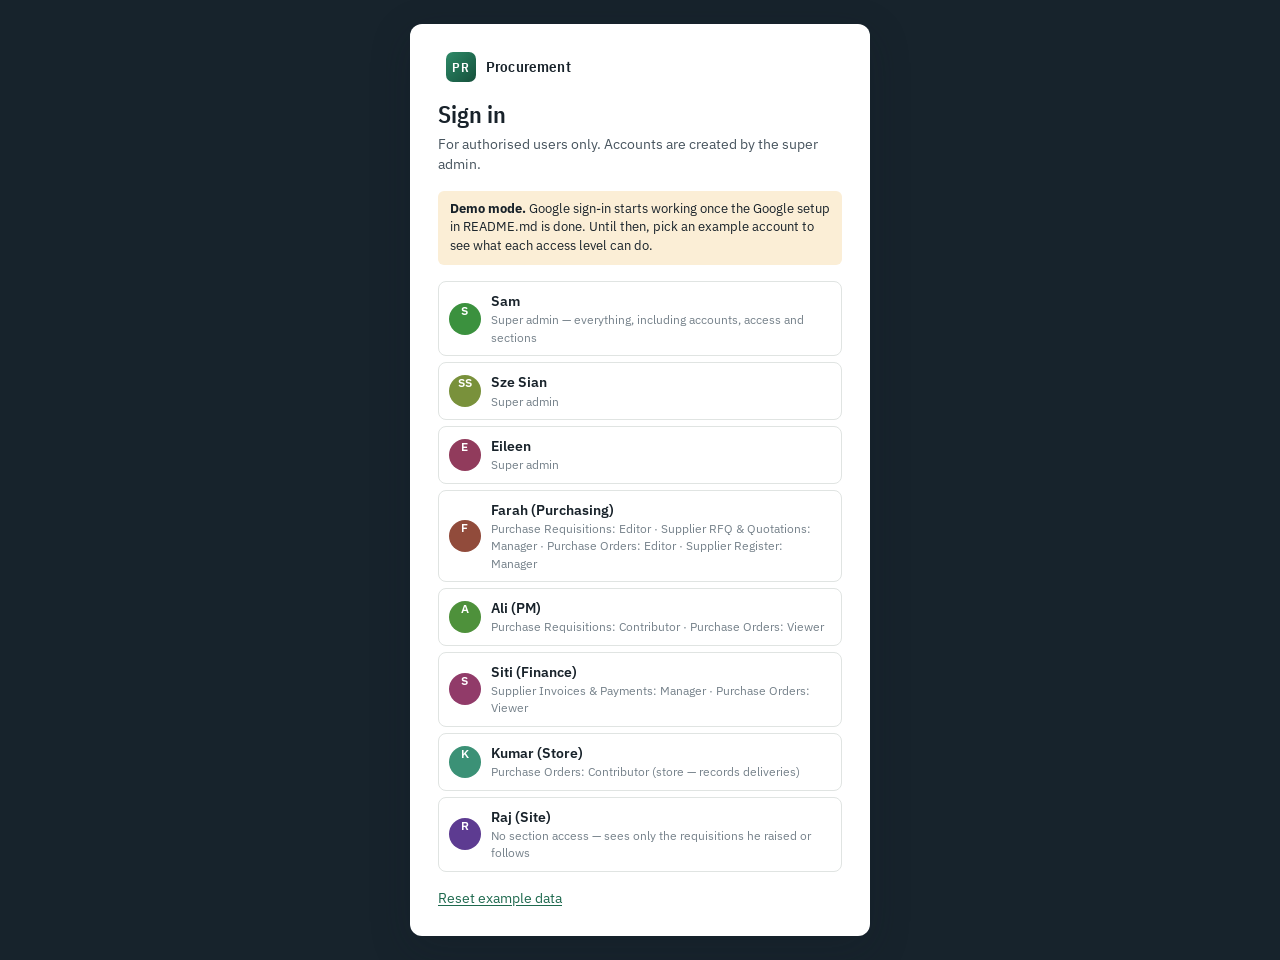
==== index.html @ 2f1c7fec "Procurement platform: purchase requisitions, supplier quotations, POs, invoices, suppliers Copy of P" ====
<!doctype html>
<html lang="en">
<head>
  <meta charset="utf-8">
  <meta name="viewport" content="width=device-width,initial-scale=1">
  <title>Procurement</title>
  <meta name="description" content="Purchase requisitions, supplier quotations, purchase orders and supplier payments in one place.">
  <link rel="preconnect" href="https://fonts.googleapis.com">
  <link rel="preconnect" href="https://fonts.gstatic.com" crossorigin>
  <link rel="stylesheet" href="https://fonts.googleapis.com/css2?family=IBM+Plex+Mono:wght@500&family=IBM+Plex+Sans+Condensed:wght@500;600&family=IBM+Plex+Sans:wght@400;500;600&display=swap">
  <link rel="stylesheet" href="assets/style.css?v=1">
</head>
<body>
  <div id="app">
    <div class="boot">Loading Procurement…</div>
  </div>
  <div id="drawer" class="drawer" hidden></div>
  <div id="toast" class="toast" role="status" aria-live="polite" hidden></div>
  <noscript>Procurement needs JavaScript turned on.</noscript>

  <script src="config.js?v=1"></script>
  <script src="assets/core.js?v=1"></script>
  <script src="assets/templates.js?v=1"></script>
  <script src="assets/archive.js?v=1"></script>
  <script src="assets/api.js?v=1"></script>
  <script src="assets/app.js?v=1"></script>
</body>
</html>
---- assets/style.css ----
/* Layout: dark slate sidebar + pale steel workspace; dense, scannable boards and tables. */
:root {
  --bg: #f2f4f3;
  --surface: #ffffff;
  --surface-2: #f7f8f7;
  --line: #e0e4e2;
  --line-strong: #c6ccc9;
  --ink: #18222a;
  --ink-2: #47545e;
  --ink-3: #75818a;
  --accent: #1f6a4f;
  --accent-ink: #ffffff;
  --accent-soft: #e0efe8;
  --ok: #2c7a4b;
  --ok-soft: #e1f1e7;
  --warn: #a96300;
  --warn-soft: #fbeed6;
  --crit: #b1271f;
  --crit-soft: #f9e0dd;
  --side: #17232c;
  --side-2: #22313c;
  --side-ink: #b9c6cf;
  --side-hi: #ffffff;
  /* option colours: strong (text / fills) and soft (chip backgrounds) */
  --gray: #66727b; --gray-soft: #eceeed;
  --blue: #2a6aa0; --blue-soft: #e1ecf6;
  --teal: #1f7f7a; --teal-soft: #ddf1ef;
  --green: #2c7a4b; --green-soft: #e1f1e7;
  --amber: #a96300; --amber-soft: #fbeed6;
  --red: #b1271f; --red-soft: #f9e0dd;
  --purple: #6b4aa3; --purple-soft: #ece6f6;
  --shadow: 0 1px 2px rgba(16, 28, 38, .07), 0 1px 1px rgba(16, 28, 38, .04);
  --shadow-lg: 0 12px 40px rgba(16, 28, 38, .22);
  --font: "IBM Plex Sans", "Segoe UI", system-ui, -apple-system, sans-serif;
  --cond: "IBM Plex Sans Condensed", "IBM Plex Sans", "Arial Narrow", system-ui, sans-serif;
  --mono: "IBM Plex Mono", ui-monospace, Consolas, monospace;
  --r: 8px;
  color-scheme: light;
}
@media (prefers-color-scheme: dark) {
  :root {
    --bg: #11171c;
    --surface: #182128;
    --surface-2: #1d272f;
    --line: #2a3640;
    --line-strong: #3a4853;
    --ink: #e3e9ed;
    --ink-2: #a8b4bd;
    --ink-3: #7b8892;
    --accent: #6cc6a0;
    --accent-ink: #0b1f17;
    --accent-soft: #183328;
    --ok: #6cc28f;
    --ok-soft: #17301f;
    --warn: #e3aa4c;
    --warn-soft: #34280f;
    --crit: #f08b81;
    --crit-soft: #3b1d1a;
    --side: #0c1216;
    --side-2: #17222a;
    --side-ink: #9eadb8;
    --side-hi: #ffffff;
    --gray: #a3adb5; --gray-soft: #262f36;
    --blue: #7fb3e0; --blue-soft: #1a2c3c;
    --teal: #6fcbc4; --teal-soft: #15302e;
    --green: #6cc28f; --green-soft: #17301f;
    --amber: #e3aa4c; --amber-soft: #34280f;
    --red: #f08b81; --red-soft: #3b1d1a;
    --purple: #b9a0e6; --purple-soft: #2a2238;
    --shadow: 0 1px 2px rgba(0, 0, 0, .35);
    --shadow-lg: 0 12px 40px rgba(0, 0, 0, .55);
    color-scheme: dark;
  }
}

* { box-sizing: border-box; }
html, body { margin: 0; }
body {
  background: var(--bg);
  color: var(--ink);
  font: 14px/1.45 var(--font);
  -webkit-font-smoothing: antialiased;
}
[hidden] { display: none !important; }
a { color: var(--accent); }
button, input, select, textarea { font: inherit; color: inherit; }
:focus-visible { outline: 2px solid var(--accent); outline-offset: 2px; }
h1, h2, h3 { text-wrap: balance; margin: 0; }
.boot { padding: 48px 24px; color: var(--ink-3); }
.muted { color: var(--ink-3); }
.grow { flex: 1 1 auto; }

/* ---------- shell ---------- */
.shell { display: grid; grid-template-columns: 236px minmax(0, 1fr); min-height: 100vh; }
.side {
  background: var(--side); color: var(--side-ink); display: flex; flex-direction: column;
  position: sticky; top: 0; height: 100vh; padding: 18px 12px; gap: 16px; overflow-y: auto;
}
.brand { display: flex; align-items: center; gap: 10px; padding: 0 8px; }
.mark {
  width: 30px; height: 30px; border-radius: 7px; flex: none;
  background: linear-gradient(135deg, #2f8a68, #1f6a4f 55%, #164f3b);
  display: grid; place-items: center; color: #fff; font: 600 13px var(--cond); letter-spacing: .04em;
}
.brand b { display: block; color: var(--side-hi); font: 600 15px/1.2 var(--cond); letter-spacing: .01em; }
.brand small { display: block; font-size: 11px; letter-spacing: .08em; text-transform: uppercase; color: var(--side-ink); opacity: .8; }
.nav { display: flex; flex-direction: column; gap: 2px; }
.nav-h { font: 600 10.5px var(--cond); letter-spacing: .12em; text-transform: uppercase; color: var(--side-ink); opacity: .65; padding: 12px 10px 4px; }
.nav a {
  display: flex; align-items: center; gap: 10px; padding: 7px 10px; border-radius: 6px;
  color: var(--side-ink); text-decoration: none; font-weight: 500; min-width: 0;
}
.nav a .lbl { white-space: nowrap; overflow: hidden; text-overflow: ellipsis; }
.nav a:hover { background: var(--side-2); color: var(--side-hi); }
.nav a.on { background: var(--side-2); color: var(--side-hi); box-shadow: inset 2px 0 0 #4fb58c; }
.nav svg { width: 17px; height: 17px; flex: none; stroke: currentColor; fill: none; stroke-width: 1.7; stroke-linecap: round; stroke-linejoin: round; }
.nav .count { margin-left: auto; font: 500 11px var(--mono); background: #8a2a22; color: #fff; padding: 1px 6px; border-radius: 9px; }
.smark { width: 18px; height: 18px; border-radius: 4px; flex: none; display: inline-grid; place-items: center; color: #fff; font: 600 10.5px var(--cond); vertical-align: -4px; }
.side-foot { margin-top: auto; display: flex; flex-direction: column; gap: 10px; padding: 0 6px; }
.me { display: flex; align-items: center; gap: 9px; min-width: 0; }
.me .who { min-width: 0; }
.me b { display: block; color: var(--side-hi); font-weight: 500; white-space: nowrap; overflow: hidden; text-overflow: ellipsis; }
.me small { display: block; font-size: 11px; white-space: nowrap; overflow: hidden; text-overflow: ellipsis; }
.side-foot .links { display: flex; gap: 12px; font-size: 12.5px; }
.side-foot .links button { background: none; border: 0; padding: 0; color: var(--side-ink); cursor: pointer; text-decoration: underline; text-underline-offset: 3px; }
.side-foot .links button:hover { color: var(--side-hi); }

.main { min-width: 0; padding: 22px 28px 48px; display: flex; flex-direction: column; gap: 16px; }
.banner {
  background: var(--warn-soft); color: var(--ink); border: 1px solid color-mix(in srgb, var(--warn) 35%, transparent);
  border-radius: var(--r); padding: 8px 12px; display: flex; flex-wrap: wrap; gap: 6px 14px; align-items: center; font-size: 13px;
}
.banner b { color: var(--warn); }
.banner button { background: none; border: 0; padding: 0; color: var(--accent); cursor: pointer; text-decoration: underline; font-size: 13px; }

/* ---------- headers, toolbars, buttons ---------- */
.head { display: flex; flex-wrap: wrap; align-items: flex-end; justify-content: space-between; gap: 12px; }
.head h1 { font: 600 24px/1.15 var(--cond); letter-spacing: .005em; }
.head .sub { color: var(--ink-3); margin-top: 3px; max-width: 75ch; }
.crumb { font-size: 12.5px; color: var(--ink-3); margin-bottom: 4px; }
.crumb a { color: var(--ink-3); }
.toolbar { display: flex; flex-wrap: wrap; gap: 8px; align-items: center; }
.toolbar .grow { flex: 1 1 220px; }
.toolbar select, .toolbar input[type=search] {
  height: 34px; border: 1px solid var(--line-strong); background: var(--surface); border-radius: 6px; padding: 0 10px; min-width: 0;
}
.toolbar input[type=search] { width: 100%; }
.btn {
  height: 34px; padding: 0 14px; border-radius: 6px; border: 1px solid var(--line-strong); background: var(--surface);
  font-weight: 500; cursor: pointer; display: inline-flex; align-items: center; gap: 6px; white-space: nowrap; text-decoration: none; color: var(--ink);
}
.btn:hover { border-color: var(--ink-3); }
.btn.primary { background: var(--accent); border-color: var(--accent); color: var(--accent-ink); }
.btn.primary:hover { filter: brightness(1.08); }
.btn.danger { color: var(--crit); border-color: color-mix(in srgb, var(--crit) 45%, transparent); }
.btn.danger.armed { background: var(--crit); color: #fff; }
.btn:disabled { opacity: .55; cursor: default; }
.btn.sm { height: 28px; padding: 0 10px; font-size: 13px; }
.ibtn { width: 26px; height: 26px; border-radius: 5px; border: 1px solid var(--line); background: var(--surface); cursor: pointer; color: var(--ink-2); padding: 0; }
.ibtn:hover:not(:disabled) { border-color: var(--ink-3); color: var(--ink); }
.ibtn:disabled { opacity: .35; cursor: default; }
.linkbtn { background: none; border: 0; padding: 0; color: var(--accent); cursor: pointer; text-decoration: underline; text-underline-offset: 2px; text-align: left; }
.seg { display: inline-flex; border: 1px solid var(--line-strong); border-radius: 6px; overflow: hidden; }
.seg button { height: 32px; padding: 0 12px; border: 0; background: var(--surface); cursor: pointer; font-weight: 500; color: var(--ink-2); }
.seg button + button { border-left: 1px solid var(--line-strong); }
.seg button.on { background: var(--accent-soft); color: var(--accent); }

/* ---------- chips, avatars, colours ---------- */
.chip {
  display: inline-flex; align-items: center; gap: 4px; height: 20px; padding: 0 7px; border-radius: 4px;
  font-size: 11.5px; font-weight: 500; white-space: nowrap; background: var(--surface-2); color: var(--ink-2); border: 1px solid var(--line);
}
.chip.ok { background: var(--ok-soft); color: var(--ok); border-color: transparent; }
.chip.warn { background: var(--warn-soft); color: var(--warn); border-color: transparent; }
.chip.crit { background: var(--crit-soft); color: var(--crit); border-color: transparent; }
.chip.info { background: var(--accent-soft); color: var(--accent); border-color: transparent; }
.c-gray { background: var(--gray-soft); color: var(--gray); border-color: transparent; }
.c-blue { background: var(--blue-soft); color: var(--blue); border-color: transparent; }
.c-teal { background: var(--teal-soft); color: var(--teal); border-color: transparent; }
.c-green { background: var(--green-soft); color: var(--green); border-color: transparent; }
.c-amber { background: var(--amber-soft); color: var(--amber); border-color: transparent; }
.c-red { background: var(--red-soft); color: var(--red); border-color: transparent; }
.c-purple { background: var(--purple-soft); color: var(--purple); border-color: transparent; }
.f-gray { background: var(--gray); } .f-blue { background: var(--blue); } .f-teal { background: var(--teal); }
.f-green { background: var(--green); } .f-amber { background: var(--amber); } .f-red { background: var(--red); } .f-purple { background: var(--purple); }
.dot { width: 9px; height: 9px; border-radius: 50%; flex: none; display: inline-block; }
.av {
  width: 24px; height: 24px; border-radius: 50%; flex: none; display: inline-grid; place-items: center;
  color: #fff; font: 600 10.5px var(--font); letter-spacing: .02em;
}
.av.lg { width: 32px; height: 32px; font-size: 12px; }
.avs { display: inline-flex; }
.avs .av { box-shadow: 0 0 0 2px var(--surface); }
.avs .av + .av { margin-left: -6px; }
.av.more { background: var(--line-strong); color: var(--ink); }
.who { display: inline-flex; align-items: center; gap: 6px; }
.pbar { display: inline-block; width: 54px; height: 6px; border-radius: 3px; background: var(--line); overflow: hidden; vertical-align: middle; }
.pbar i { display: block; height: 100%; background: var(--accent); }

/* ---------- dashboard ---------- */
.scards { display: grid; grid-template-columns: repeat(auto-fill, minmax(290px, 1fr)); gap: 14px; }
.scard {
  background: var(--surface); border: 1px solid var(--line); border-radius: var(--r); padding: 14px 16px;
  display: flex; flex-direction: column; gap: 12px; text-decoration: none; color: var(--ink); min-width: 0;
}
.scard:hover { border-color: var(--line-strong); box-shadow: var(--shadow); }
.sc-h { display: flex; align-items: center; gap: 8px; }
.sc-h b { font: 600 16px var(--cond); flex: 1; min-width: 0; white-space: nowrap; overflow: hidden; text-overflow: ellipsis; }
.sc-n { display: grid; grid-template-columns: repeat(3, minmax(0, 1fr)); gap: 8px; }
.sc-t { display: flex; flex-wrap: wrap; gap: 4px 14px; font-size: 12.5px; color: var(--ink-3); }
.sc-t b { color: var(--ink); font-variant-numeric: tabular-nums; }
.kpi { min-width: 0; }
.kpi .v { font: 600 22px/1.15 var(--cond); font-variant-numeric: tabular-nums; white-space: nowrap; overflow: hidden; text-overflow: ellipsis; }
.kpi .v.warn { color: var(--warn); }
.kpi .v.crit { color: var(--crit); }
.kpi .l { font-weight: 500; font-size: 12.5px; margin-top: 2px; }
.kpi .s { font-size: 12px; color: var(--ink-3); }
.segbar { display: flex; height: 8px; border-radius: 4px; overflow: hidden; gap: 2px; }
.segbar i { display: block; min-width: 3px; }
.seglegend { display: flex; flex-wrap: wrap; gap: 3px 12px; font-size: 11.5px; color: var(--ink-3); }
.seglegend i { display: inline-block; width: 8px; height: 8px; border-radius: 2px; margin-right: 5px; }
.grid2 { display: grid; grid-template-columns: minmax(0, 1fr) minmax(0, 1fr); gap: 14px; align-items: start; }
.panel { background: var(--surface); border: 1px solid var(--line); border-radius: var(--r); padding: 14px 16px; display: flex; flex-direction: column; gap: 10px; min-width: 0; }
.panel h2 { font: 600 12px var(--cond); text-transform: uppercase; letter-spacing: .09em; color: var(--ink-3); }
.panel .ph { display: flex; justify-content: space-between; align-items: baseline; gap: 10px; }
.panel .ph a { font-size: 12.5px; }
.alerts { list-style: none; margin: 0; padding: 0; display: flex; flex-direction: column; }
.alerts li { display: grid; grid-template-columns: 4px minmax(0, 1fr) auto; gap: 10px; align-items: center; padding: 8px 0; border-top: 1px solid var(--line); cursor: pointer; }
.alerts li:first-child { border-top: 0; }
.alerts li:hover .at { color: var(--accent); }
.alerts .sev { align-self: stretch; border-radius: 2px; background: var(--warn); }
.alerts .sev.crit { background: var(--crit); }
.alerts .sev.none, .alerts .sev:not(.crit):not(.warn) { background: var(--line); }
.alerts .at { font-weight: 500; white-space: nowrap; overflow: hidden; text-overflow: ellipsis; }
.alerts .am { font-size: 12px; color: var(--ink-3); }
.empty { color: var(--ink-3); padding: 14px 0; }
.empty-state { text-align: center; padding: 36px 16px; color: var(--ink-3); background: var(--surface); border: 1px dashed var(--line-strong); border-radius: var(--r); }
.empty-state b { display: block; color: var(--ink); font-size: 15px; margin-bottom: 4px; }

/* ---------- tables ---------- */
.tablewrap { overflow-x: auto; background: var(--surface); border: 1px solid var(--line); border-radius: var(--r); }
table.t { width: 100%; border-collapse: collapse; font-size: 13px; }
.t th {
  text-align: left; font: 600 11.5px var(--cond); letter-spacing: .07em; text-transform: uppercase; color: var(--ink-3);
  padding: 9px 12px; border-bottom: 1px solid var(--line); white-space: nowrap; background: var(--surface-2);
}
.t td { padding: 8px 12px; border-bottom: 1px solid var(--line); vertical-align: middle; }
.t tr:last-child td { border-bottom: 0; }
.t tbody tr[data-act] { cursor: pointer; }
.t tbody tr[data-act]:hover td { background: var(--surface-2); }
.t .r { text-align: right; font-variant-numeric: tabular-nums; white-space: nowrap; }
.t .nw { white-space: nowrap; }
.t .title { font-weight: 500; min-width: 220px; }
.t tfoot td { font-weight: 600; background: var(--surface-2); border-top: 1px solid var(--line-strong); }
.matrix td, .matrix th { padding: 7px 10px; }
.matrix .sticky { position: sticky; left: 0; background: var(--surface); z-index: 1; box-shadow: 1px 0 0 var(--line); }
.matrix th.sticky { background: var(--surface-2); }
.linkrow { display: flex; gap: 8px; align-items: center; background: none; border: 0; padding: 0; cursor: pointer; text-align: left; }
.linkrow span { display: flex; flex-direction: column; }
.linkrow b { font-weight: 500; }
.linkrow small { color: var(--ink-3); font-size: 11.5px; }
.linkrow:hover b { color: var(--accent); text-decoration: underline; }
.lvl { height: 30px; border: 1px solid var(--line-strong); border-radius: 6px; background: var(--surface); padding: 0 6px; min-width: 118px; }
.lvl-viewer { background: var(--gray-soft); }
.lvl-contributor { background: var(--teal-soft); }
.lvl-editor { background: var(--blue-soft); }
.lvl-manager { background: var(--purple-soft); }
.legend-box { display: flex; flex-wrap: wrap; gap: 6px 18px; font-size: 12.5px; color: var(--ink-3); background: var(--surface); border: 1px solid var(--line); border-radius: var(--r); padding: 10px 14px; }
.legend-box b { color: var(--ink); font-weight: 600; }

/* ---------- boards ---------- */
.board { display: flex; gap: 10px; overflow-x: auto; padding-bottom: 10px; align-items: flex-start; }
.col { flex: 0 0 272px; background: var(--surface-2); border: 1px solid var(--line); border-radius: var(--r); display: flex; flex-direction: column; max-height: calc(100vh - 220px); }
.col.drop-on { border-color: var(--accent); box-shadow: 0 0 0 2px var(--accent-soft); }
.col-h { padding: 10px 12px 8px; display: flex; align-items: center; gap: 7px; border-bottom: 1px solid var(--line); }
.col-h b { font: 600 13px var(--cond); letter-spacing: .02em; }
.col-h .n { font: 500 12px var(--mono); color: var(--ink-3); }
.col-h .sum { margin-left: auto; font-size: 11.5px; color: var(--ink-3); font-variant-numeric: tabular-nums; }
.col-b { padding: 8px; display: flex; flex-direction: column; gap: 8px; overflow-y: auto; min-height: 60px; }
.col-b .none { color: var(--ink-3); font-size: 12px; text-align: center; padding: 10px 0; }
.card {
  background: var(--surface); border: 1px solid var(--line); border-radius: 6px; padding: 9px 10px; box-shadow: var(--shadow);
  display: flex; flex-direction: column; gap: 5px; cursor: pointer;
}
.card:hover { border-color: var(--line-strong); }
.card.dragging { opacity: .45; }
.card[draggable=true] { cursor: grab; }
.card .no { font: 500 11.5px var(--mono); color: var(--ink-3); white-space: nowrap; overflow: hidden; text-overflow: ellipsis; }
.card .tt { font-weight: 500; line-height: 1.35; overflow-wrap: anywhere; }
.card .cl { font-size: 12px; color: var(--ink-3); overflow-wrap: anywhere; }
.card .ft { display: flex; flex-wrap: wrap; gap: 4px; align-items: center; margin-top: 2px; }
.card .ft .sp { flex: 1; }
.card .meta { font-size: 11.5px; color: var(--ink-3); display: inline-flex; align-items: center; gap: 3px; }
.statline { display: flex; flex-wrap: wrap; gap: 6px 18px; font-size: 12.5px; color: var(--ink-3); }
.statline b { color: var(--ink); font-variant-numeric: tabular-nums; }

/* ---------- my work ---------- */
.group h2 { font: 600 13px var(--cond); text-transform: uppercase; letter-spacing: .08em; color: var(--ink-3); margin: 6px 0; }
.group h2.crit { color: var(--crit); }
.list { background: var(--surface); border: 1px solid var(--line); border-radius: var(--r); }
.li { display: grid; grid-template-columns: 22px minmax(0, 1fr) auto; gap: 10px; align-items: center; padding: 9px 12px; border-top: 1px solid var(--line); cursor: pointer; }
.li:first-child { border-top: 0; }
.li:hover b { color: var(--accent); }
.li .tx { min-width: 0; }
.li .tx b { font-weight: 500; display: block; overflow-wrap: anywhere; }
.li .tx small { color: var(--ink-3); font-size: 12px; }
.li .rt { display: flex; gap: 5px; align-items: center; flex-wrap: wrap; justify-content: flex-end; }

/* ---------- customize columns ---------- */
.tfs { display: flex; flex-direction: column; gap: 10px; }
.tf { background: var(--surface); border: 1px solid var(--line); border-radius: var(--r); padding: 12px 14px; display: flex; flex-direction: column; gap: 10px; }
.tf.stage { border-color: color-mix(in srgb, var(--accent) 45%, var(--line)); }
.tf-row { display: flex; flex-wrap: wrap; gap: 10px; align-items: flex-end; }
.tf-row .fld.grow { flex: 1 1 220px; }
.tf-row .fld select { min-width: 190px; }
.tf-n { font: 500 12px var(--mono); color: var(--ink-3); width: 20px; padding-bottom: 9px; }
.tf-act { display: flex; gap: 6px; align-items: center; padding-bottom: 2px; }
.tf-flags { display: flex; flex-wrap: wrap; gap: 6px 18px; padding-left: 30px; }
.mini { display: inline-flex; align-items: center; gap: 6px; font-size: 12.5px; color: var(--ink-2); white-space: nowrap; }
.mini input[type=number] { width: 54px; height: 28px; border: 1px solid var(--line-strong); border-radius: 5px; padding: 0 6px; background: var(--surface); }
.opts { margin-left: 30px; display: flex; flex-direction: column; gap: 6px; border-left: 2px solid var(--line); padding-left: 12px; }
.opts-h { display: flex; flex-wrap: wrap; gap: 4px 12px; font-size: 12px; font-weight: 500; color: var(--ink-2); }
.opts-h .muted { font-weight: 400; }
.opt { display: flex; flex-wrap: wrap; gap: 6px; align-items: center; }
.opt input[type=text] { flex: 1 1 160px; min-width: 0; height: 30px; border: 1px solid var(--line-strong); border-radius: 5px; padding: 0 8px; background: var(--surface); }
.opt select { height: 30px; border: 1px solid var(--line-strong); border-radius: 5px; background: var(--surface); padding: 0 4px; }
.opts > .btn { align-self: flex-start; }

/* ---------- drawer & forms ---------- */
.drawer { position: fixed; inset: 0; z-index: 50; display: flex; justify-content: flex-end; }
.drawer .scrim { position: absolute; inset: 0; background: rgba(10, 18, 24, .38); }
.drawer .pane {
  position: relative; width: min(620px, 100vw); height: 100%; background: var(--surface); box-shadow: var(--shadow-lg);
  display: flex; flex-direction: column; animation: slide .16s ease-out;
}
@keyframes slide { from { transform: translateX(24px); } }
@media (prefers-reduced-motion: reduce) { .drawer .pane { animation: none; } }
.pane-h { display: flex; align-items: flex-start; gap: 10px; padding: 16px 20px 12px; border-bottom: 1px solid var(--line); }
.pane-h .k { font: 600 11.5px var(--cond); text-transform: uppercase; letter-spacing: .09em; color: var(--ink-3); }
.pane-h h2 { font: 600 19px/1.25 var(--cond); overflow-wrap: anywhere; }
.pane-h .x { margin-left: auto; background: none; border: 0; font-size: 22px; line-height: 1; cursor: pointer; color: var(--ink-3); padding: 2px 6px; }
.pane-b { overflow-y: auto; padding: 16px 20px 28px; display: flex; flex-direction: column; gap: 20px; }
.form { display: grid; grid-template-columns: 1fr 1fr; gap: 12px 14px; }
.fld { display: flex; flex-direction: column; gap: 4px; min-width: 0; }
.fld.wide, .form .wide { grid-column: 1 / -1; }
.fld > span { font-size: 12px; font-weight: 500; color: var(--ink-2); }
.fld input:not([type=checkbox]):not([type=radio]), .fld select, .fld textarea {
  border: 1px solid var(--line-strong); background: var(--surface); border-radius: 6px; padding: 7px 9px; width: 100%; min-width: 0;
}
.fld textarea { min-height: 80px; resize: vertical; }
.fld input:disabled, .fld select:disabled, .fld textarea:disabled { background: var(--surface-2); color: var(--ink-2); }
.fld.chk { flex-direction: row; align-items: center; gap: 8px; padding-top: 18px; }
.fld.chk input { width: 16px; height: 16px; }
.form-actions { grid-column: 1 / -1; display: flex; gap: 8px; align-items: center; flex-wrap: wrap; }
.form-actions .sp { flex: 1; }
.pick { border: 1px solid var(--line-strong); border-radius: 6px; background: var(--surface); }
.pick > summary { list-style: none; cursor: pointer; padding: 6px 9px; min-height: 36px; display: flex; flex-wrap: wrap; gap: 5px; align-items: center; }
.pick > summary::-webkit-details-marker { display: none; }
.pick[data-ro] > summary { cursor: default; background: var(--surface-2); }
.pchip { display: inline-flex; align-items: center; gap: 5px; background: var(--surface-2); border: 1px solid var(--line); border-radius: 14px; padding: 1px 8px 1px 1px; font-size: 12.5px; }
.pchip .av { width: 20px; height: 20px; font-size: 9px; }
.pick-b { border-top: 1px solid var(--line); padding: 8px; display: flex; flex-direction: column; gap: 2px; max-height: 240px; overflow-y: auto; }
.pick-b input[type=search] { border: 1px solid var(--line-strong); border-radius: 5px; padding: 5px 8px; margin-bottom: 4px; background: var(--surface); }
.prow { display: flex; align-items: center; gap: 8px; padding: 4px 6px; border-radius: 5px; cursor: pointer; font-size: 13px; }
.prow:hover { background: var(--surface-2); }
.prow small { color: var(--ink-3); margin-left: auto; font-size: 11.5px; }
.acc-list, .tpl-list { display: flex; flex-direction: column; gap: 6px; }
.acc { display: flex; align-items: center; gap: 8px; padding: 6px 8px; border: 1px solid var(--line); border-radius: 6px; }
.acc > span:not(.smark) { flex: 1; font-size: 13px; }
.acc select { width: auto !important; min-width: 140px; }
.tpl { display: flex; gap: 10px; align-items: flex-start; padding: 10px 12px; border: 1px solid var(--line); border-radius: 6px; cursor: pointer; }
.tpl:has(input:checked) { border-color: var(--accent); background: var(--accent-soft); }
.tpl input { margin-top: 3px; }
.tpl b { display: block; font-weight: 600; }
.tpl small { color: var(--ink-3); font-size: 12.5px; }
.sec h3 { font: 600 12px var(--cond); text-transform: uppercase; letter-spacing: .09em; color: var(--ink-3); margin-bottom: 8px; display: flex; justify-content: space-between; align-items: center; gap: 8px; }
.rel { list-style: none; margin: 0; padding: 0; border: 1px solid var(--line); border-radius: 6px; }
.rel li { display: flex; gap: 6px; align-items: center; padding: 7px 10px; border-top: 1px solid var(--line); cursor: pointer; font-size: 13px; }
.rel li:first-child { border-top: 0; }
.rel li span:first-child { flex: 1; min-width: 0; }
.rel li:hover span:first-child { color: var(--accent); }
.files { list-style: none; margin: 0; padding: 0; display: flex; flex-direction: column; gap: 6px; }
.files li { display: flex; flex-wrap: wrap; gap: 8px; align-items: center; font-size: 13px; }
.files small { color: var(--ink-3); white-space: nowrap; }
.thread { display: flex; flex-direction: column; gap: 12px; }
.msg { display: grid; grid-template-columns: 24px minmax(0, 1fr); gap: 9px; }
.msg .bd { min-width: 0; }
.msg .hd { font-size: 12px; color: var(--ink-3); }
.msg .hd b { color: var(--ink); font-weight: 500; }
.msg .tx { white-space: pre-wrap; overflow-wrap: anywhere; }
.msg.log { color: var(--ink-3); font-size: 12.5px; }
.msg.log .dot { width: 24px; height: auto; display: grid; place-items: center; background: none; }
.msg.log .dot::before { content: ""; width: 6px; height: 6px; border-radius: 50%; background: var(--line-strong); }
.composer { display: flex; flex-direction: column; gap: 8px; }
.composer textarea { border: 1px solid var(--line-strong); background: var(--surface); border-radius: 6px; padding: 8px 10px; min-height: 64px; resize: vertical; width: 100%; }
.composer .btn { align-self: flex-end; }

/* ---------- sign-in ---------- */
.signin { min-height: 100vh; display: grid; place-items: center; padding: 24px 16px; background: var(--side); }
.signin .box { background: var(--surface); border-radius: 12px; padding: 28px; width: min(460px, 100%); display: flex; flex-direction: column; gap: 16px; box-shadow: var(--shadow-lg); }
.signin h1 { font: 600 24px var(--cond); }
.signin p { margin: 4px 0 0; color: var(--ink-2); }
.signin .err { background: var(--crit-soft); color: var(--crit); padding: 9px 12px; border-radius: 6px; font-size: 13px; }
.demo-note { background: var(--warn-soft); border-radius: 6px; padding: 9px 12px; font-size: 13px; }
.acct-list { display: flex; flex-direction: column; gap: 6px; }
.acct { display: flex; gap: 10px; align-items: center; text-align: left; padding: 9px 10px; border: 1px solid var(--line); border-radius: 8px; background: var(--surface); cursor: pointer; }
.acct:hover { border-color: var(--accent); background: var(--accent-soft); }
.acct span { display: flex; flex-direction: column; min-width: 0; }
.acct b { font-weight: 600; }
.acct small { color: var(--ink-3); font-size: 12px; }
#gbtn { min-height: 44px; }

/* ---------- toast ---------- */
.toast {
  position: fixed; left: 50%; bottom: 22px; transform: translateX(-50%); z-index: 60; background: var(--ink); color: var(--bg);
  padding: 9px 16px; border-radius: 6px; font-weight: 500; box-shadow: var(--shadow-lg); max-width: calc(100vw - 32px);
}
.toast.err { background: var(--crit); color: #fff; }

/* ---------- responsive ---------- */
@media (max-width: 980px) {
  .grid2 { grid-template-columns: 1fr; }
}
@media (max-width: 860px) {
  .shell { grid-template-columns: 1fr; }
  .side { position: sticky; top: 0; z-index: 20; height: auto; flex-direction: row; align-items: center; padding: 10px 16px; gap: 12px; overflow-x: auto; overflow-y: hidden; }
  .brand > div, .side-foot .links, .me .who, .nav-h { display: none; }
  .brand { padding: 0; }
  .nav { flex-direction: row; }
  .nav a { padding: 7px 9px; white-space: nowrap; }
  .nav a span.lbl { display: none; }
  .nav a.on span.lbl { display: inline; }
  .side-foot { margin: 0 0 0 auto; padding: 0; }
  .main { padding: 16px 16px 40px; }
  .col { max-height: none; }
  .tf-flags, .opts { padding-left: 0; margin-left: 0; }
}
@media (max-width: 520px) {
  .form { grid-template-columns: 1fr; }
  .head h1 { font-size: 21px; }
  .tf-row .fld select { min-width: 0; }
  .tf-n { display: none; }
}

/* ---------- filter & sort ---------- */
.btn.on { border-color: var(--accent); color: var(--accent); background: var(--accent-soft); }
.sortbox { display: inline-flex; align-items: center; gap: 6px; font-size: 12.5px; color: var(--ink-3); }
.sortbox .ibtn { width: 34px; height: 34px; }
.fpanel { background: var(--surface); border: 1px solid var(--line); border-radius: var(--r); padding: 10px 12px; display: flex; flex-direction: column; gap: 8px; }
.frule { display: flex; flex-wrap: wrap; gap: 6px; align-items: center; }
.frule .fw { width: 46px; font-size: 12.5px; color: var(--ink-3); font-weight: 500; }
.frule select, .frule input { height: 32px; border: 1px solid var(--line-strong); border-radius: 6px; background: var(--surface); padding: 0 8px; min-width: 0; }
.frule input[type=text] { flex: 1 1 180px; max-width: 320px; }
.frow { display: flex; flex-wrap: wrap; gap: 12px; align-items: center; font-size: 12.5px; }
.thsort { background: none; border: 0; padding: 0; font: inherit; color: inherit; letter-spacing: inherit; text-transform: inherit; cursor: pointer; white-space: nowrap; }
.thsort:hover, .thsort.on { color: var(--accent); }
.banner.info { background: var(--accent-soft); border-color: color-mix(in srgb, var(--accent) 30%, transparent); }

/* ---------- calendar ---------- */
.ctitle { font: 600 16px var(--cond); }
.clegend { display: flex; flex-wrap: wrap; gap: 4px 14px; font-size: 12px; color: var(--ink-3); }
.clegend i { display: inline-block; width: 10px; height: 10px; border-radius: 3px; margin-right: 5px; vertical-align: -1px; background: hsl(var(--h) 45% 45%); }
.clegend i.lg-late { background: var(--crit); }
.clegend i.lg-done { background: var(--line-strong); }
.cgrid { background: var(--surface); border: 1px solid var(--line); border-radius: var(--r); overflow: hidden; }
.cdow, .cdays { display: grid; grid-template-columns: repeat(7, minmax(0, 1fr)); }
.cdow span { padding: 7px 8px; font: 600 11.5px var(--cond); letter-spacing: .08em; text-transform: uppercase; color: var(--ink-3); background: var(--surface-2); border-bottom: 1px solid var(--line); }
.cday { min-height: 112px; border-right: 1px solid var(--line); border-bottom: 1px solid var(--line); padding: 4px; display: flex; flex-direction: column; gap: 3px; min-width: 0; }
.cday:nth-child(7n) { border-right: 0; }
.cday.out { background: var(--surface-2); }
.cday.out .cnum { color: var(--ink-3); }
.cnum { align-self: flex-start; background: none; border: 0; padding: 2px 6px; border-radius: 10px; font: 500 12px var(--font); cursor: pointer; color: var(--ink-2); font-variant-numeric: tabular-nums; }
.cnum:hover { background: var(--surface-2); }
.cday.today .cnum { background: var(--accent); color: var(--accent-ink); }
.ev {
  display: flex; flex-wrap: wrap; align-items: baseline; gap: 0 5px; width: 100%; text-align: left; cursor: pointer;
  border: 0; border-left: 3px solid hsl(var(--h) 45% 45%); background: hsl(var(--h) 45% 45% / .12);
  border-radius: 4px; padding: 2px 6px; font-size: 12px; line-height: 1.35; color: var(--ink); min-width: 0;
}
.ev:hover { background: hsl(var(--h) 45% 45% / .22); }
.ev .evt { font: 500 11px var(--mono); color: var(--ink-2); }
.ev .evn { flex: 1 1 0; min-width: 0; white-space: nowrap; overflow: hidden; text-overflow: ellipsis; }
.ev .evs { flex-basis: 100%; font-size: 11.5px; color: var(--ink-3); white-space: nowrap; overflow: hidden; text-overflow: ellipsis; }
.ev.late { border-left-color: var(--crit); background: var(--crit-soft); }
.ev.done { opacity: .55; }
.ev.done .evn { text-decoration: line-through; }
.more { background: none; border: 0; padding: 0 6px; text-align: left; font-size: 11.5px; color: var(--accent); cursor: pointer; }
.cweek { display: grid; grid-template-columns: repeat(7, minmax(0, 1fr)); gap: 8px; }
.wday { background: var(--surface); border: 1px solid var(--line); border-radius: var(--r); padding: 8px; display: flex; flex-direction: column; gap: 5px; min-height: 220px; min-width: 0; }
.wday.today { border-color: var(--accent); }
.wday .wh { font-size: 12.5px; color: var(--ink-3); padding-bottom: 4px; border-bottom: 1px solid var(--line); }
.wday .wh b { color: var(--ink); }
.wday .ev .evn { white-space: normal; }
.wday .none { color: var(--ink-3); font-size: 12px; }
.agenda { display: flex; flex-direction: column; gap: 12px; }
.aday { background: var(--surface); border: 1px solid var(--line); border-radius: var(--r); padding: 10px 12px; display: flex; flex-direction: column; gap: 5px; }
.aday .ah { font: 600 13px var(--cond); color: var(--ink-2); }
.aday .ah.now { color: var(--accent); }
.aday .ah.crit { color: var(--crit); }
.aday .ev { padding: 5px 8px; font-size: 13px; }
.aday .ev .evn { white-space: normal; }
@media (max-width: 980px) {
  .cweek { grid-template-columns: 1fr; }
  .wday { min-height: 0; }
}
@media (max-width: 640px) {
  .cday { min-height: 64px; padding: 2px; }
  .cday .ev .evt { display: none; }
  .cday .ev { padding: 1px 3px; font-size: 10.5px; }
  .cdow span { padding: 6px 2px; text-align: center; letter-spacing: 0; }
}

/* ---------- export menu ---------- */
.menu { position: relative; }
.menu > summary { list-style: none; }
.menu > summary::-webkit-details-marker { display: none; }
.menu > summary::after { content: "▾"; font-size: 11px; margin-left: 2px; }
.menu-b {
  position: absolute; right: 0; top: calc(100% + 6px); z-index: 30; width: 270px; background: var(--surface);
  border: 1px solid var(--line-strong); border-radius: var(--r); box-shadow: var(--shadow-lg); padding: 6px; display: flex; flex-direction: column; gap: 2px;
}
.menu-b button { display: flex; flex-direction: column; align-items: flex-start; gap: 1px; text-align: left; background: none; border: 0; border-radius: 6px; padding: 8px 10px; cursor: pointer; }
.menu-b button:hover:not(:disabled) { background: var(--accent-soft); }
.menu-b button:disabled { opacity: .6; cursor: wait; }
.menu-b b { font-weight: 600; }
.menu-b small, .menu-b p { font-size: 12px; color: var(--ink-3); }
.menu-b p { margin: 4px 10px 4px; border-top: 1px solid var(--line); padding-top: 8px; }
@media (max-width: 520px) { .menu-b { right: auto; left: 0; } }

/* ---------- global search ---------- */
.gs-btn {
  display: flex; align-items: center; gap: 9px; margin: 0 2px; padding: 7px 10px; border-radius: 6px; border: 1px solid var(--side-2);
  background: rgba(255, 255, 255, .04); color: var(--side-ink); cursor: pointer; font-weight: 500; text-align: left;
}
.gs-btn:hover { color: var(--side-hi); border-color: #3a4c58; }
.gs-btn svg, .gs-in svg { width: 16px; height: 16px; flex: none; stroke: currentColor; fill: none; stroke-width: 2; stroke-linecap: round; }
.gs-btn .lbl { flex: 1; }
.gs-btn kbd { font: 500 10.5px var(--mono); border: 1px solid #3a4c58; border-radius: 4px; padding: 1px 5px; opacity: .8; }
.gsearch { position: fixed; inset: 0; z-index: 70; display: flex; justify-content: center; align-items: flex-start; padding: 8vh 16px 16px; }
.gsearch .scrim { position: absolute; inset: 0; background: rgba(10, 18, 24, .45); }
.gs-box { position: relative; width: min(680px, 100%); max-height: 78vh; background: var(--surface); border-radius: 12px; box-shadow: var(--shadow-lg); display: flex; flex-direction: column; overflow: hidden; }
.gs-in { display: flex; align-items: center; gap: 10px; padding: 12px 14px; border-bottom: 1px solid var(--line); color: var(--ink-3); }
.gs-in input { flex: 1; min-width: 0; border: 0; outline: 0; background: none; font-size: 16px; color: var(--ink); }
.gs-in .x { background: none; border: 0; font-size: 22px; cursor: pointer; color: var(--ink-3); }
.gs-res { overflow-y: auto; padding: 6px; }
.gs-h { font: 600 11px var(--cond); letter-spacing: .1em; text-transform: uppercase; color: var(--ink-3); padding: 10px 10px 4px; }
.gs-row { display: flex; align-items: center; gap: 10px; width: 100%; text-align: left; background: none; border: 0; border-radius: 7px; padding: 8px 10px; cursor: pointer; color: var(--ink); }
.gs-row.on, .gs-row:hover { background: var(--accent-soft); }
.gs-t { flex: 1; min-width: 0; display: flex; flex-direction: column; }
.gs-t b { font-weight: 500; overflow: hidden; text-overflow: ellipsis; white-space: nowrap; }
.gs-t small { color: var(--ink-3); font-size: 12px; overflow: hidden; text-overflow: ellipsis; white-space: nowrap; }
.gs-row mark { background: color-mix(in srgb, var(--amber) 30%, transparent); color: inherit; border-radius: 2px; padding: 0 1px; }
.gs-empty { color: var(--ink-3); padding: 18px 12px; font-size: 13px; }
.gs-foot { border-top: 1px solid var(--line); padding: 8px 14px; font-size: 11.5px; color: var(--ink-3); }
@media (max-width: 860px) { .gs-btn { margin: 0; } .gs-btn .lbl, .gs-btn kbd { display: none; } }

/* ---------- item: share link & full screen ---------- */
.pane-tools { margin-left: auto; display: flex; align-items: center; gap: 6px; flex-wrap: wrap; justify-content: flex-end; }
.pane-tools .x { margin-left: 2px; }
.sharebox { display: flex; flex-wrap: wrap; gap: 6px 10px; align-items: center; padding: 8px 20px; background: var(--accent-soft); font-size: 12.5px; color: var(--ink-2); }
.sharebox input { flex: 1 1 280px; min-width: 0; border: 1px solid var(--line-strong); border-radius: 5px; padding: 5px 8px; background: var(--surface); font: 12.5px var(--mono); }
.pb-main, .pb-side { display: flex; flex-direction: column; gap: 20px; min-width: 0; }
.drawer.full .pane { width: 100vw; animation: none; }
.drawer.full .pane-h, .drawer.full .sharebox { padding-left: max(20px, calc((100vw - 1280px) / 2)); padding-right: max(20px, calc((100vw - 1280px) / 2)); }
.drawer.full .pane-b { display: grid; grid-template-columns: minmax(0, 1.25fr) minmax(0, 1fr); gap: 28px; align-items: start; padding-left: max(20px, calc((100vw - 1280px) / 2)); padding-right: max(20px, calc((100vw - 1280px) / 2)); }
.drawer.full .pb-side { position: sticky; top: 0; }
@media (max-width: 900px) { .drawer.full .pane-b { display: flex; } }

/* ---------- team performance ---------- */
.perf-kpis { grid-template-columns: repeat(auto-fill, minmax(180px, 1fr)); }
.perf-kpis .panel { padding: 12px 14px; }
.t.perf td { padding: 7px 10px; }
.t.perf .segbar { height: 10px; }
.side-foot .links a { color: var(--side-ink); text-decoration: underline; text-underline-offset: 3px; }
.side-foot .links a:hover { color: var(--side-hi); }

/* ---------- archive / restore ---------- */
.arc-sum { display: flex; flex-wrap: wrap; gap: 6px 16px; padding: 10px 12px; border: 1px solid var(--line); border-radius: 6px; background: var(--surface-2); font-size: 13px; }
.arc-sum b { font-variant-numeric: tabular-nums; }
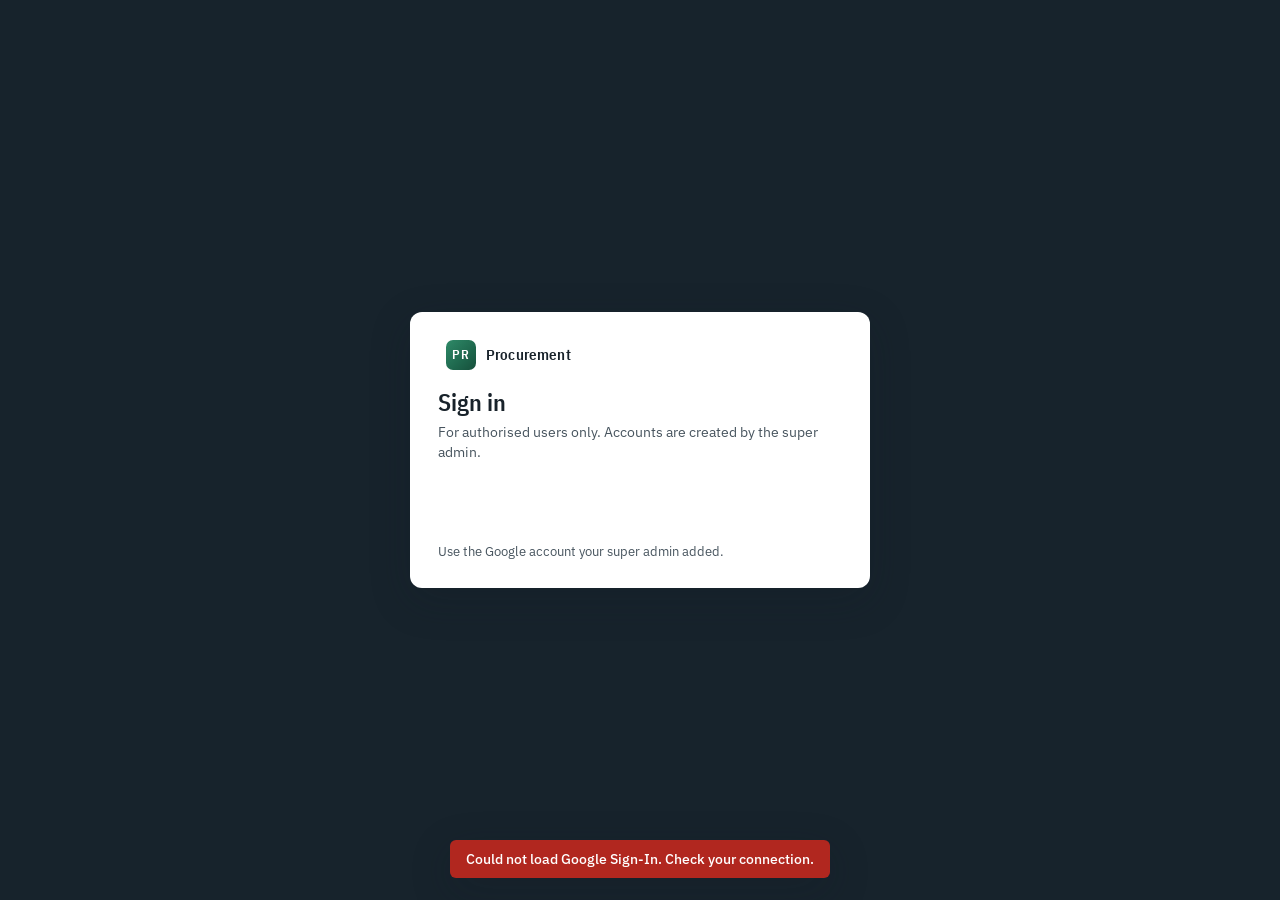
==== commit 71859307: "Connect the live site to the Procurement Google backend Co-Authored-By: Claude Opus 5.5 <noreply@ant" ====
--- a/index.html
+++ b/index.html
@@ -8,7 +8,7 @@
   <link rel="preconnect" href="https://fonts.googleapis.com">
   <link rel="preconnect" href="https://fonts.gstatic.com" crossorigin>
   <link rel="stylesheet" href="https://fonts.googleapis.com/css2?family=IBM+Plex+Mono:wght@500&family=IBM+Plex+Sans+Condensed:wght@500;600&family=IBM+Plex+Sans:wght@400;500;600&display=swap">
-  <link rel="stylesheet" href="assets/style.css?v=1">
+  <link rel="stylesheet" href="assets/style.css?v=2">
 </head>
 <body>
   <div id="app">
@@ -18,11 +18,11 @@
   <div id="toast" class="toast" role="status" aria-live="polite" hidden></div>
   <noscript>Procurement needs JavaScript turned on.</noscript>
 
-  <script src="config.js?v=1"></script>
-  <script src="assets/core.js?v=1"></script>
-  <script src="assets/templates.js?v=1"></script>
-  <script src="assets/archive.js?v=1"></script>
-  <script src="assets/api.js?v=1"></script>
-  <script src="assets/app.js?v=1"></script>
+  <script src="config.js?v=2"></script>
+  <script src="assets/core.js?v=2"></script>
+  <script src="assets/templates.js?v=2"></script>
+  <script src="assets/archive.js?v=2"></script>
+  <script src="assets/api.js?v=2"></script>
+  <script src="assets/app.js?v=2"></script>
 </body>
 </html>
